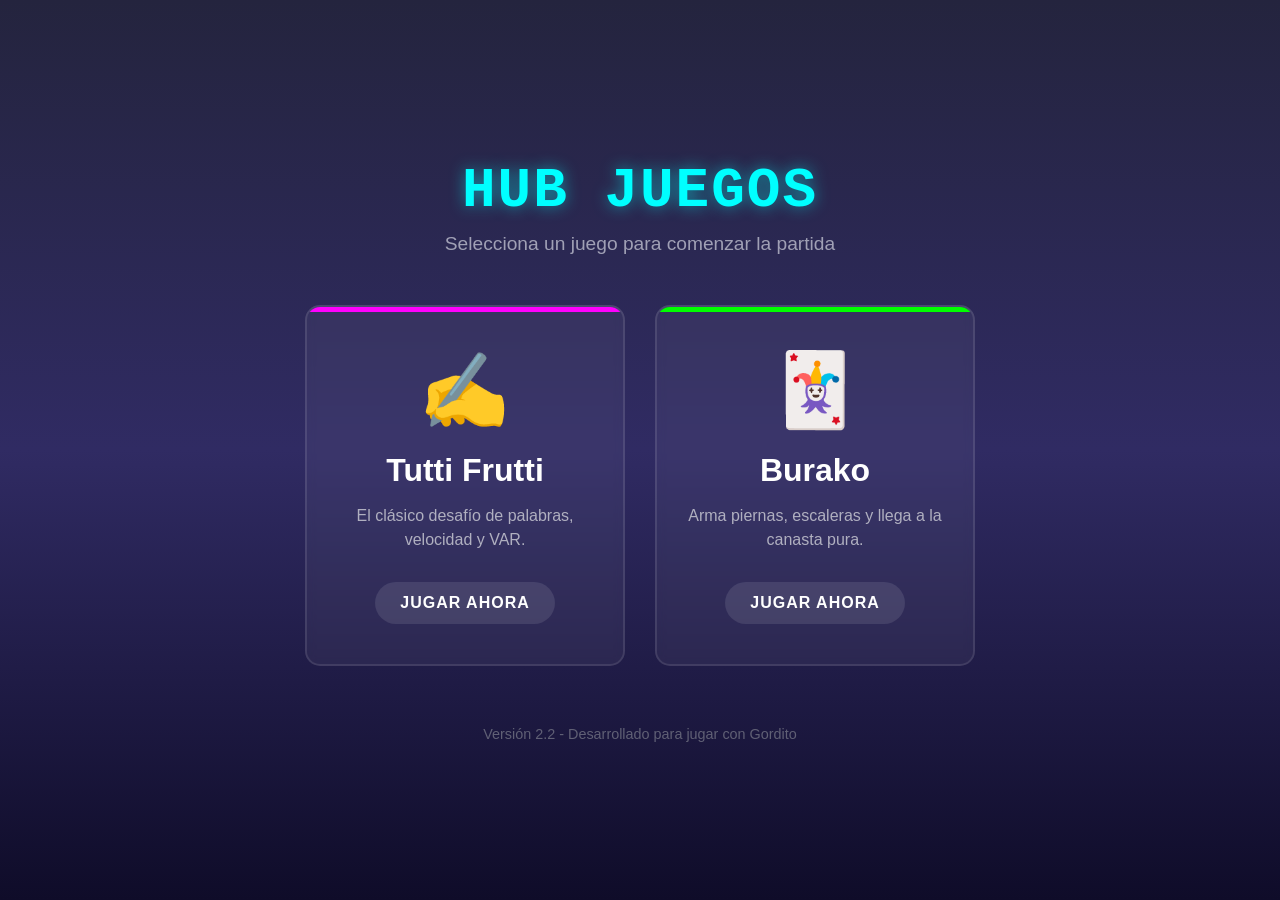
==== index.html @ f0e08cec "titulos" ====
<!DOCTYPE html>
<html lang="es">
<head>
    <meta charset="UTF-8">
    <meta name="viewport" content="width=device-width, initial-scale=1.0">
    <title>Hub de Juegos</title>
    <link rel="stylesheet" href="css/hub.css">
    <link rel="icon" type="image/png" href="img/hub.png">
    <link rel="apple-touch-icon" href="img/hub.png">
</head>
<body>

    <div class="hub-container">
        <header>
            <h1 class="glitch" data-text="HUB UNIVERSITARIO">HUB JUEGOS</h1>
            <p>Selecciona un juego para comenzar la partida</p>
        </header>

        <div class="games-grid">
            <a href="tuttifrutti.html" class="game-card tf-card">
                <div class="card-icon">✍️</div>
                <h2>Tutti Frutti</h2>
                <p>El clásico desafío de palabras, velocidad y VAR.</p>
                <span class="btn-play">Jugar Ahora</span>
            </a>

            <a href="burako.html" class="game-card bk-card">
                <div class="card-icon">🃏</div>
                <h2>Burako</h2>
                <p>Arma piernas, escaleras y llega a la canasta pura.</p>
                <span class="btn-play">Jugar Ahora</span>
            </a>
        </div>
        
        <footer>
            <p>Versión 2.2 - Desarrollado para jugar con Gordito</p>
        </footer>
    </div>

</body>
</html>
---- css/hub.css ----
/* --- ESTILOS DEL HUB DE JUEGOS --- */
* { box-sizing: border-box; margin: 0; padding: 0; }

body {
    font-family: 'Segoe UI', Tahoma, Geneva, Verdana, sans-serif;
    background-color: #0f0c29; 
    background: linear-gradient(to bottom, #24243e, #302b63, #0f0c29);
    color: white;
    min-height: 100vh;
    display: flex;
    justify-content: center;
    align-items: center;
}

.hub-container {
    width: 90%;
    max-width: 900px;
    text-align: center;
    padding: 40px 20px;
}

header {
    margin-bottom: 50px;
}

header h1 {
    font-size: 3.5rem;
    font-weight: 900;
    letter-spacing: 2px;
    color: #00ffff;
    text-shadow: 0 0 15px rgba(0, 255, 255, 0.5);
    margin-bottom: 10px;
    font-family: 'Courier New', Courier, monospace;
}

header p {
    font-size: 1.2rem;
    color: #a0a0b5;
}

/* Grilla de Juegos */
.games-grid {
    display: flex;
    justify-content: center;
    gap: 30px;
    flex-wrap: wrap;
}

/* Tarjetas de Juegos */
.game-card {
    background: rgba(255, 255, 255, 0.05);
    border: 2px solid rgba(255, 255, 255, 0.1);
    border-radius: 15px;
    padding: 40px 30px;
    width: 320px;
    text-decoration: none;
    color: white;
    transition: all 0.3s ease;
    display: flex;
    flex-direction: column;
    align-items: center;
    backdrop-filter: blur(5px);
    position: relative;
    overflow: hidden;
}

.game-card::before {
    content: "";
    position: absolute;
    top: 0; left: 0; width: 100%; height: 5px;
}

.tf-card::before { background-color: #ff00ff; }
.bk-card::before { background-color: #00ff00; }

.game-card:hover {
    transform: translateY(-10px);
    border-color: rgba(255, 255, 255, 0.5);
}

.tf-card:hover { box-shadow: 0 15px 30px rgba(255, 0, 255, 0.3); }
.bk-card:hover { box-shadow: 0 15px 30px rgba(0, 255, 0, 0.3); }

.card-icon {
    font-size: 4.5rem;
    margin-bottom: 20px;
    transition: transform 0.3s ease;
}

.game-card:hover .card-icon {
    transform: scale(1.1) rotate(5deg);
}

.game-card h2 {
    font-size: 2rem;
    margin-bottom: 15px;
}

.game-card p {
    color: #b0b0c0;
    margin-bottom: 30px;
    line-height: 1.5;
}

.btn-play {
    background: rgba(255, 255, 255, 0.1);
    padding: 12px 25px;
    border-radius: 30px;
    font-weight: bold;
    text-transform: uppercase;
    letter-spacing: 1px;
    transition: all 0.3s ease;
}

.tf-card:hover .btn-play { background: #ff00ff; color: white; box-shadow: 0 0 15px #ff00ff; }
.bk-card:hover .btn-play { background: #00ff00; color: #000; box-shadow: 0 0 15px #00ff00; }

footer {
    margin-top: 60px;
    color: #606075;
    font-size: 0.9rem;
}

/* Responsive */
@media (max-width: 768px) {
    header h1 { font-size: 2.5rem; }
    .game-card { width: 100%; max-width: 350px; }
}
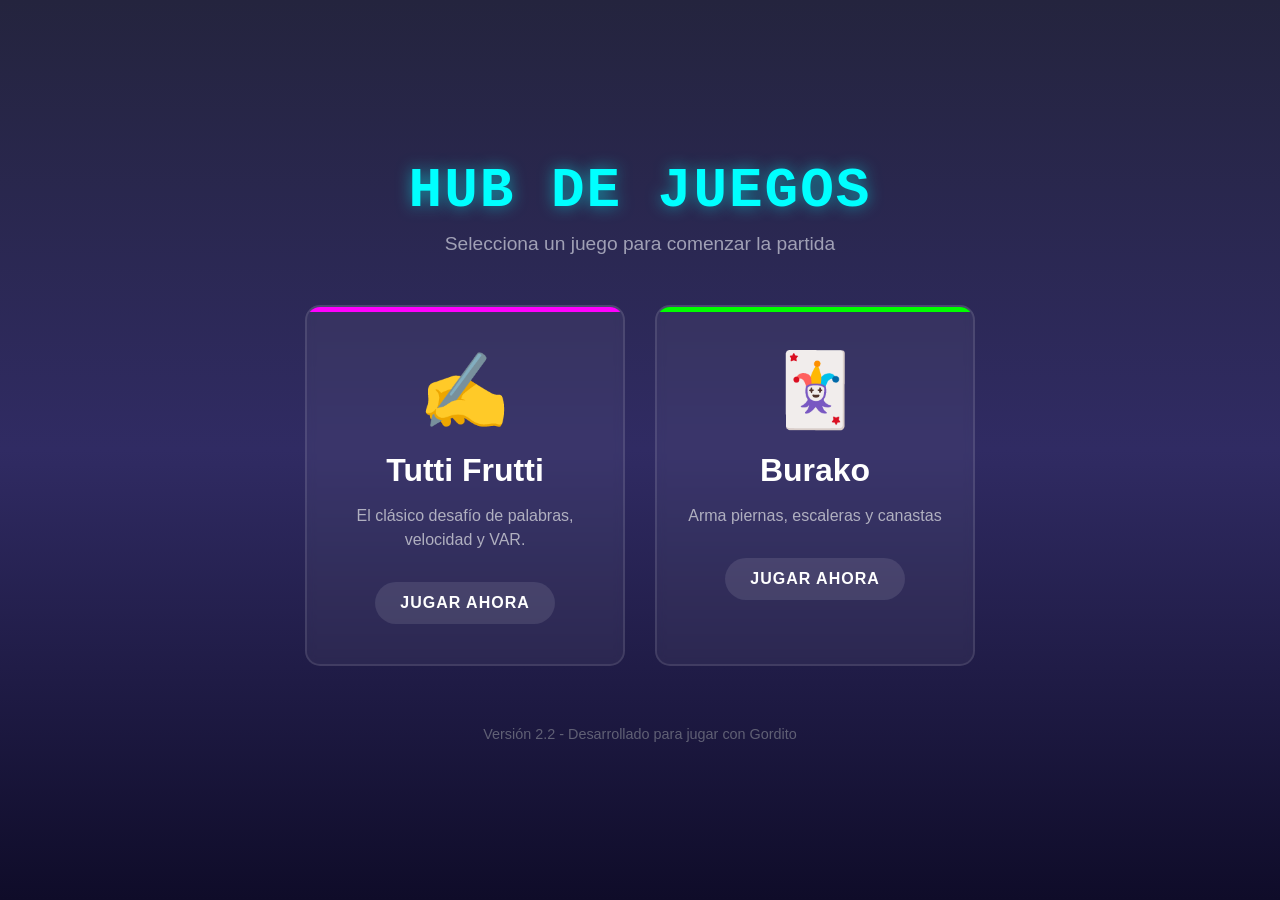
==== commit 2fe400f1: "titulos 2" ====
--- a/index.html
+++ b/index.html
@@ -12,7 +12,7 @@
 
     <div class="hub-container">
         <header>
-            <h1 class="glitch" data-text="HUB UNIVERSITARIO">HUB JUEGOS</h1>
+            <h1 class="glitch" data-text="HUB UNIVERSITARIO">HUB DE JUEGOS</h1>
             <p>Selecciona un juego para comenzar la partida</p>
         </header>
 
@@ -27,7 +27,7 @@
             <a href="burako.html" class="game-card bk-card">
                 <div class="card-icon">🃏</div>
                 <h2>Burako</h2>
-                <p>Arma piernas, escaleras y llega a la canasta pura.</p>
+                <p>Arma piernas, escaleras y canastas</p>
                 <span class="btn-play">Jugar Ahora</span>
             </a>
         </div>
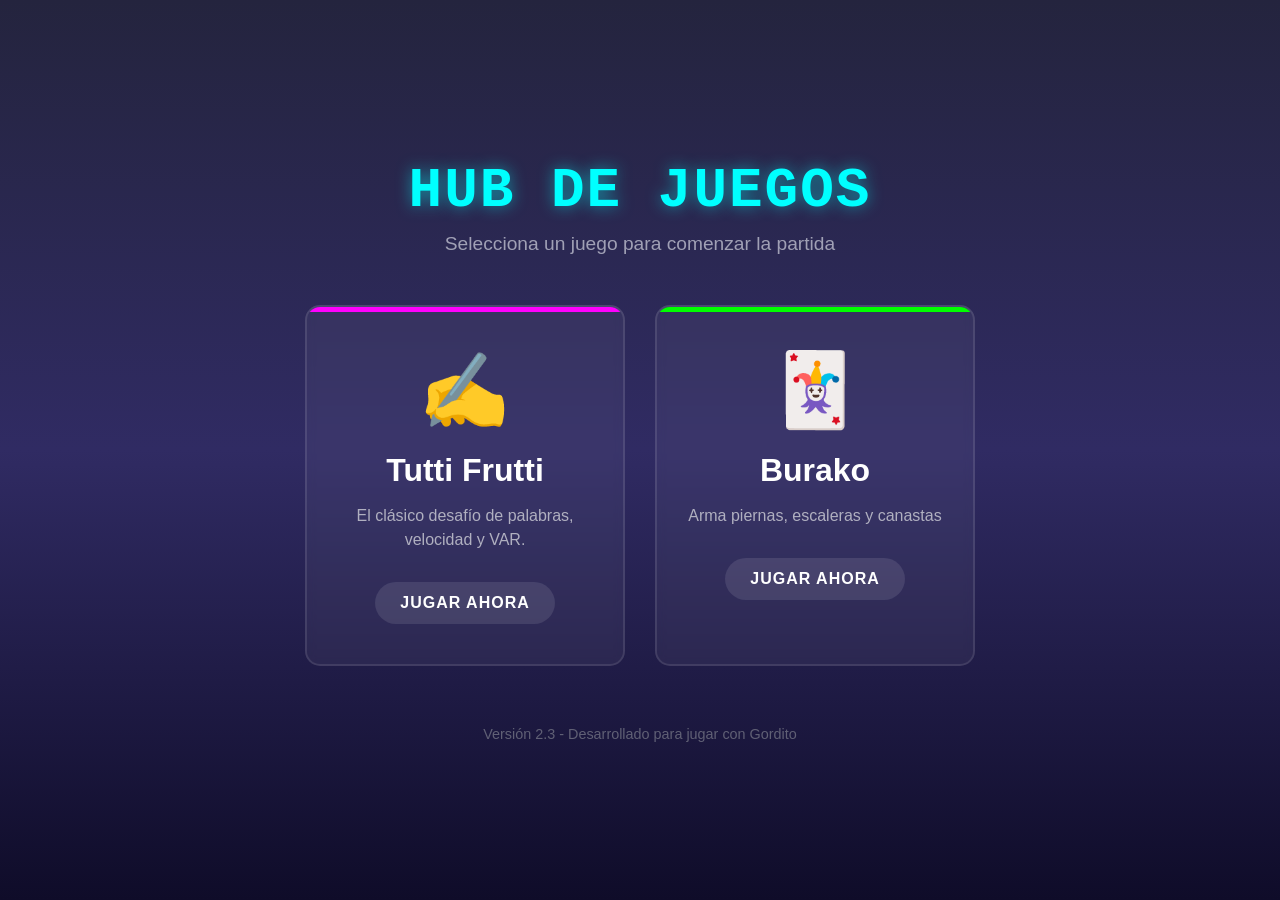
==== commit 178da858: "Version" ====
--- a/index.html
+++ b/index.html
@@ -33,7 +33,7 @@
         </div>
         
         <footer>
-            <p>Versión 2.2 - Desarrollado para jugar con Gordito</p>
+            <p>Versión 2.3 - Desarrollado para jugar con Gordito</p>
         </footer>
     </div>
 
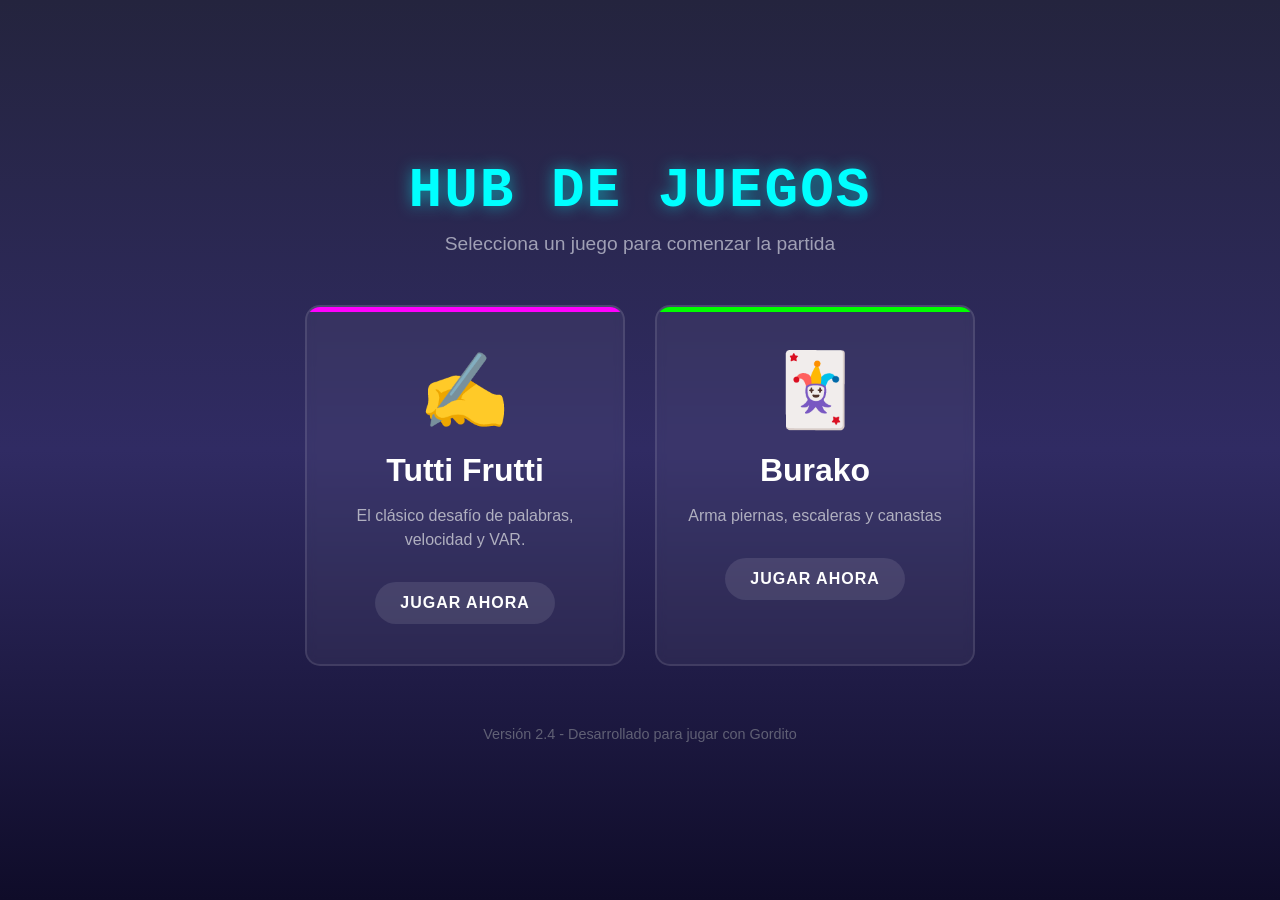
==== commit 24cac013: "manifest" ====
--- a/index.html
+++ b/index.html
@@ -7,6 +7,20 @@
     <link rel="stylesheet" href="css/hub.css">
     <link rel="icon" type="image/png" href="img/hub.png">
     <link rel="apple-touch-icon" href="img/hub.png">
+    <link rel="manifest" href="manifest.json">
+    <meta name="theme-color" content="#0f0c29">
+
+    <script>
+        if (("standalone" in window.navigator) && window.navigator.standalone) {
+            document.addEventListener('click', function(event) {
+                var a = event.target.closest('a');
+                if (a && a.href && !a.href.startsWith('http')) {
+                    event.preventDefault();
+                    window.location = a.href;
+                }
+            }, false);
+        }
+    </script>
 </head>
 <body>
 
@@ -33,7 +47,7 @@
         </div>
         
         <footer>
-            <p>Versión 2.3 - Desarrollado para jugar con Gordito</p>
+            <p>Versión 2.4 - Desarrollado para jugar con Gordito</p>
         </footer>
     </div>
 
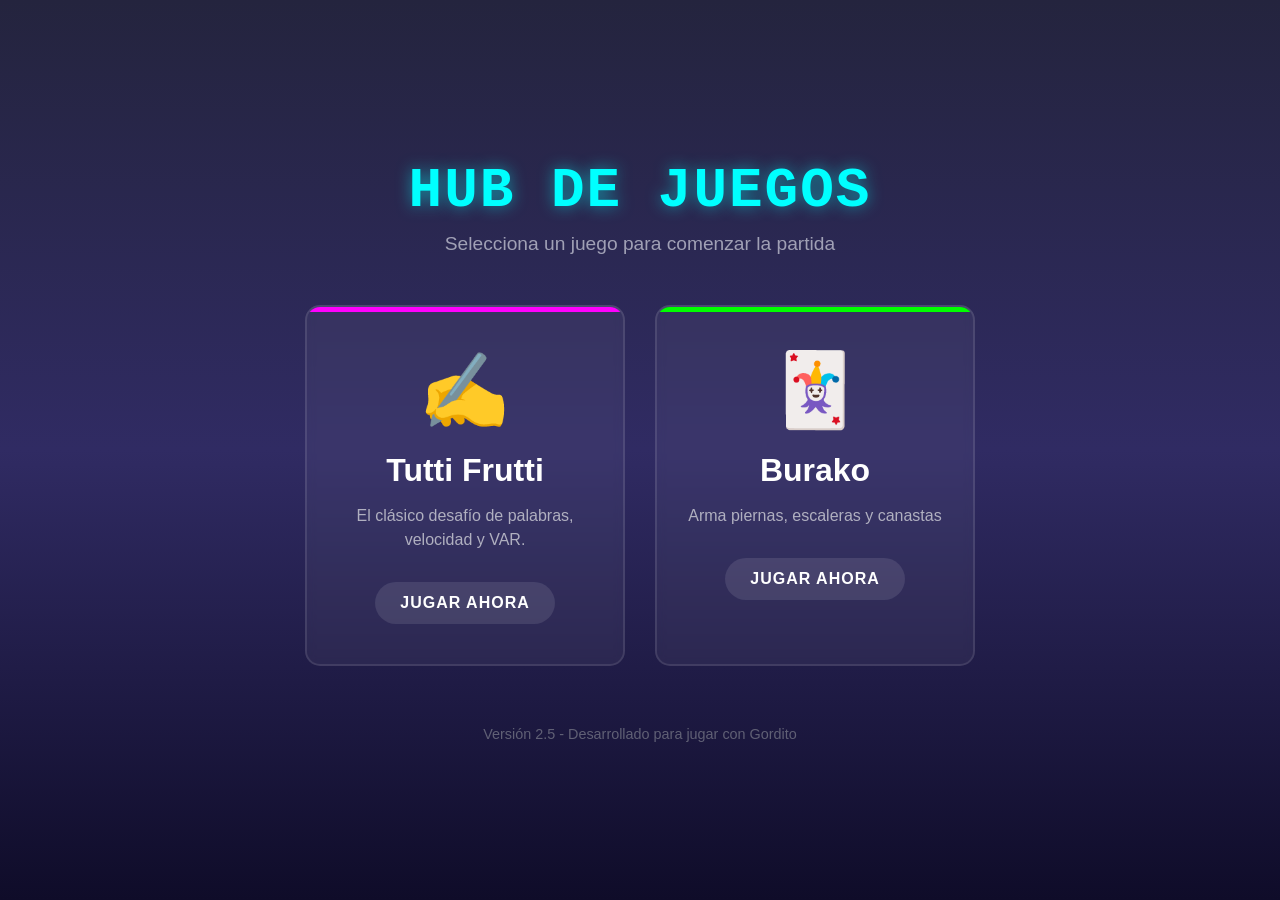
==== commit 65ff1d42: "turnos y mazos" ====
--- a/index.html
+++ b/index.html
@@ -47,7 +47,7 @@
         </div>
         
         <footer>
-            <p>Versión 2.4 - Desarrollado para jugar con Gordito</p>
+            <p>Versión 2.5 - Desarrollado para jugar con Gordito</p>
         </footer>
     </div>
 
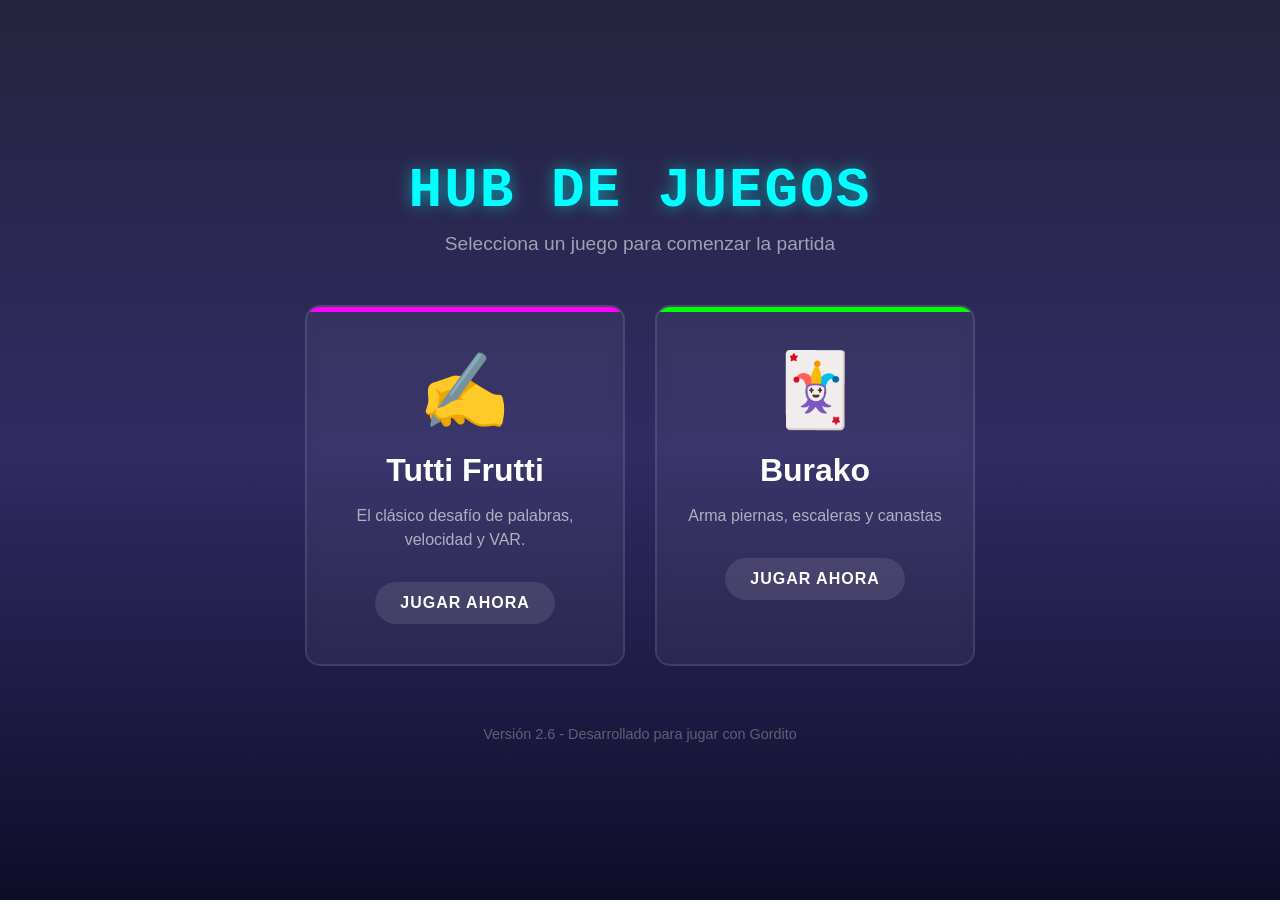
==== commit c49d13a3: "movimiento  y turno" ====
--- a/index.html
+++ b/index.html
@@ -47,7 +47,7 @@
         </div>
         
         <footer>
-            <p>Versión 2.5 - Desarrollado para jugar con Gordito</p>
+            <p>Versión 2.6 - Desarrollado para jugar con Gordito</p>
         </footer>
     </div>
 
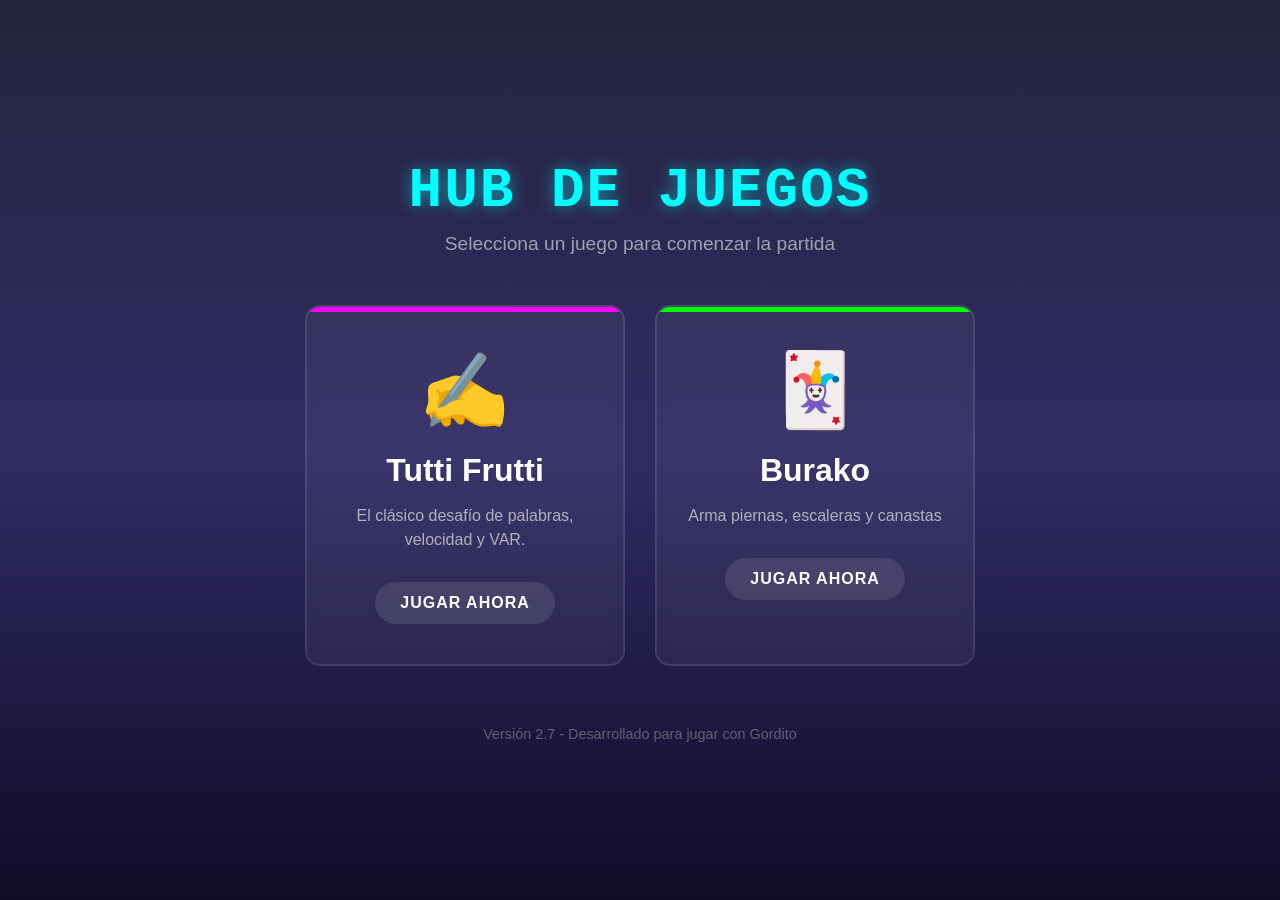
==== commit 65bbc848: "logica y tablero" ====
--- a/index.html
+++ b/index.html
@@ -47,7 +47,7 @@
         </div>
         
         <footer>
-            <p>Versión 2.6 - Desarrollado para jugar con Gordito</p>
+            <p>Versión 2.7 - Desarrollado para jugar con Gordito</p>
         </footer>
     </div>
 
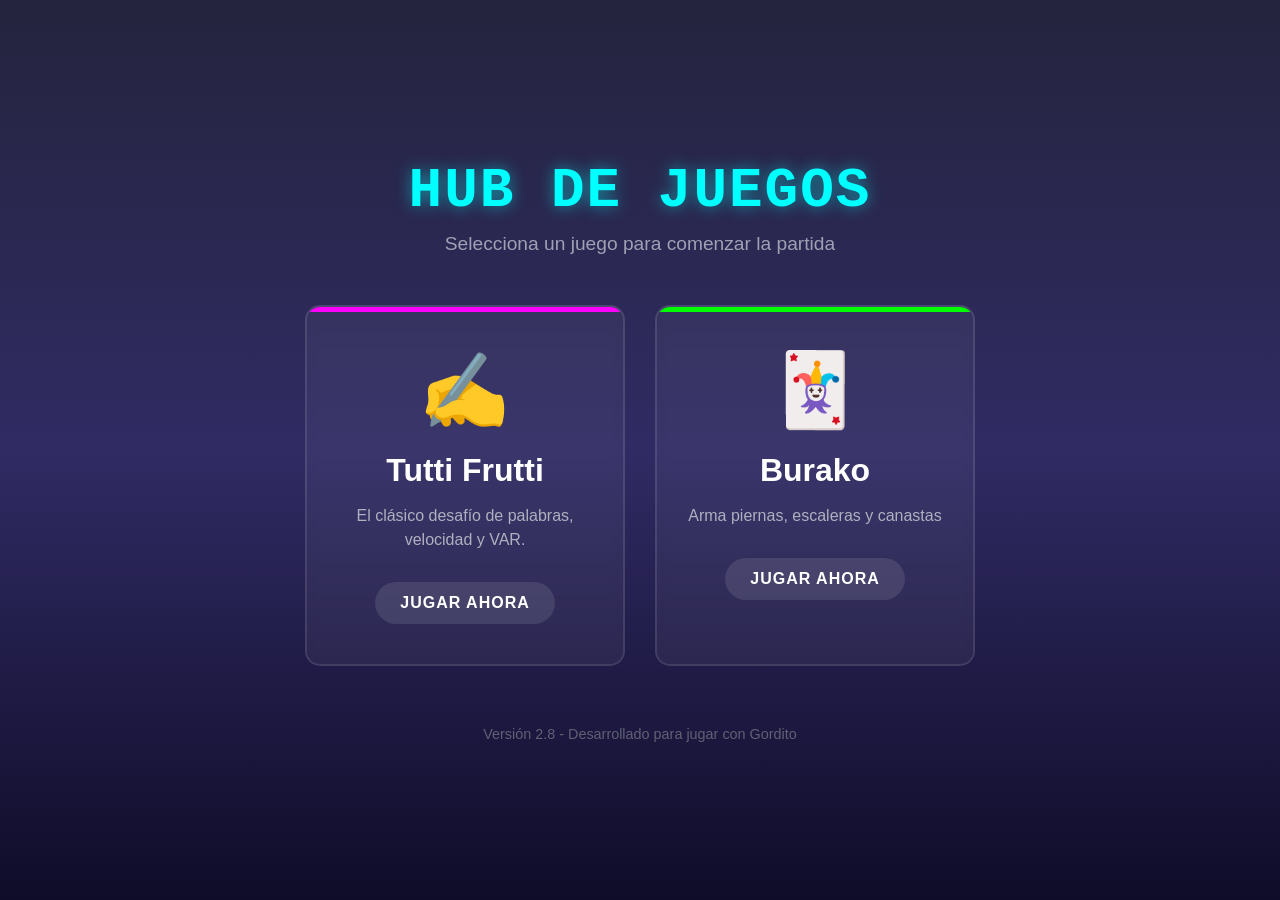
==== commit 8902df6a: "logica y comodines" ====
--- a/index.html
+++ b/index.html
@@ -47,7 +47,7 @@
         </div>
         
         <footer>
-            <p>Versión 2.7 - Desarrollado para jugar con Gordito</p>
+            <p>Versión 2.8 - Desarrollado para jugar con Gordito</p>
         </footer>
     </div>
 
